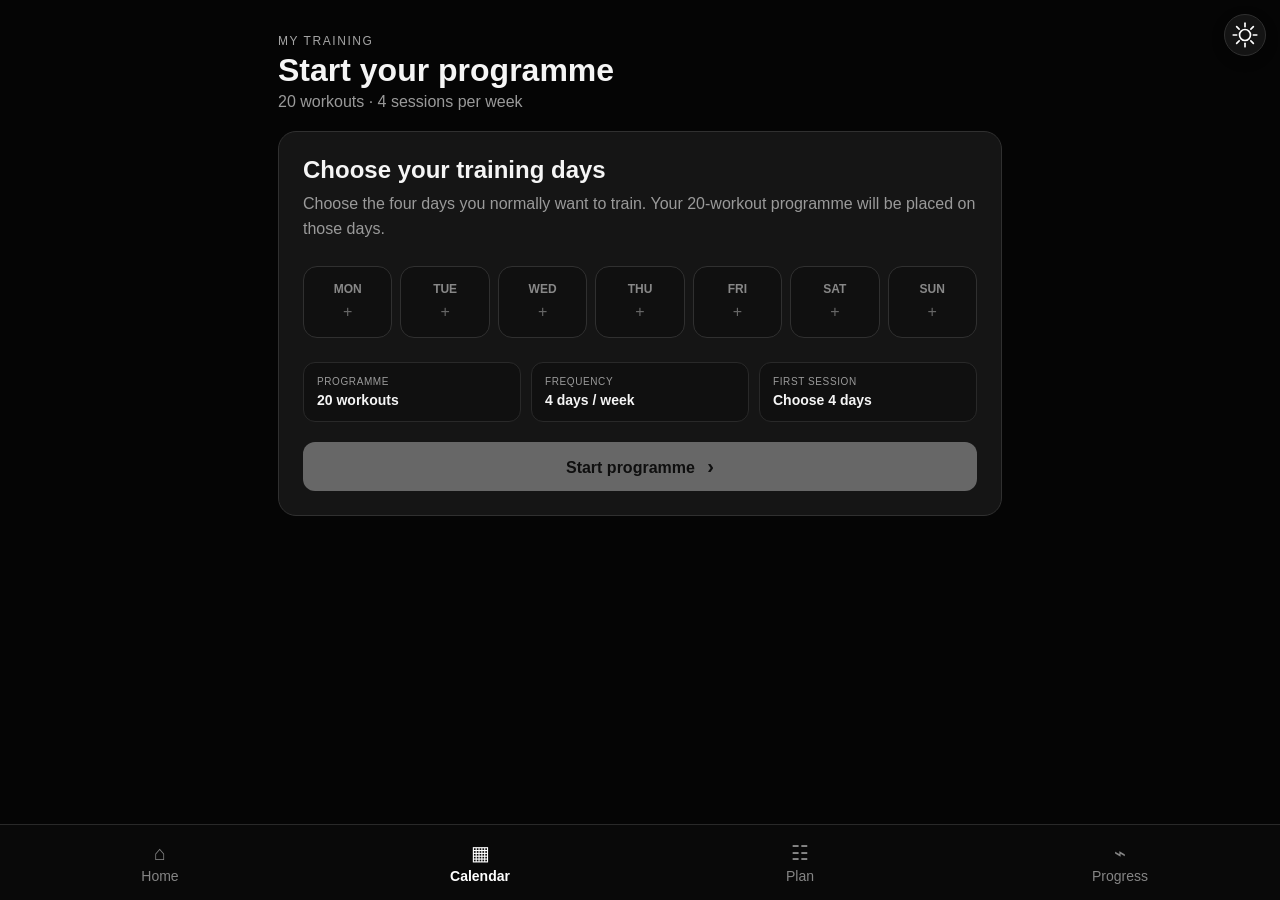
==== calendar.html @ ba488f4a "Refresh Calendar navigation assets" ====
<!doctype html><html lang="en"><head><meta charset="utf-8"><meta name="viewport" content="width=device-width,initial-scale=1"><meta name="theme-color" content="#050505"><title>My Training · Calendar</title><link rel="stylesheet" href="styles.css?v=26"><link rel="stylesheet" href="calendar-v2.css?v=2"><link rel="stylesheet" href="programme-setup.css?v=1"><link rel="stylesheet" href="calendar-standalone.css?v=4"><script src="theme-toggle.js?v=5" defer></script></head><body><div id="app"><div style="padding:40px;color:#fff;font-family:-apple-system,BlinkMacSystemFont,sans-serif">Loading…</div></div><script src="program.js?v=13"></script><script src="calendar-page.js?v=5"></script></body></html>
---- styles.css ----
:root{font-family:Inter,-apple-system,BlinkMacSystemFont,"Segoe UI",sans-serif;color:#f5f5f5;background:#050505}*{box-sizing:border-box}html,body{margin:0;background:#050505;color:#f5f5f5}button,input,select{font:inherit}button{cursor:pointer}.nav a{color:inherit;text-decoration:none;display:flex;flex:1;min-width:0;max-width:100px;flex-direction:column;align-items:center;justify-content:center;gap:3px;padding:7px 12px;background:transparent;border:0;font:inherit;font-size:20px;line-height:1}.nav a span{font-size:10px;line-height:1;white-space:nowrap}.nav a.active{color:#fff;font-weight:700}.nav a:visited,.nav a:hover,.nav a:active{color:inherit;text-decoration:none}.theme-toggle{position:fixed;z-index:20;top:14px;right:14px;width:42px;height:42px;border-radius:50%;border:1px solid #303030;background:#141414;color:#fff;font-size:18px;display:grid;place-items:center;box-shadow:0 4px 14px rgba(0,0,0,.18)}.shell{max-width:900px;margin:auto;padding:24px 18px 100px}.dashboard{max-width:760px}.eyebrow{font-size:12px;color:#a5a5a5;text-transform:uppercase;letter-spacing:.13em}.greeting{font-size:15px;color:#9b9b9b;margin-top:10px}.dash-head{display:flex;justify-content:space-between;align-items:flex-end;margin-bottom:20px}.dash-head h1{font-size:29px;line-height:1.08;margin:4px 0 0;font-weight:750;letter-spacing:-.03em}.head-actions{display:flex;gap:8px}.head-actions button{width:44px;height:44px;border-radius:50%;background:#141414;border:1px solid #303030;color:#fff;font-size:20px}.week{display:grid;grid-template-columns:repeat(7,1fr);gap:9px;margin:12px 0 24px}.week span{height:54px;border:1px solid #292929;border-radius:15px;display:grid;place-items:center;color:#8d8d8d;font-size:13px}.week span.selected{background:#fff;color:#050505;border-color:#fff;font-weight:800}.dash-card{background:#151515;border:1px solid #303030;border-radius:20px;padding:22px;margin:14px 0;box-shadow:0 12px 30px rgba(0,0,0,.22)}.card-top{display:flex;justify-content:space-between;gap:18px;align-items:center}.card-top h2{margin:5px 0 3px;font-size:25px;letter-spacing:-.02em}.sub,.muted{color:#9a9a9a}.divider{height:1px;background:#2d2d2d;margin:20px 0}.preview-label{font-size:12px;color:#9b9b9b;letter-spacing:.08em;margin-bottom:7px}.preview-row{display:grid;grid-template-columns:38px 1fr;gap:13px;align-items:center;padding:14px 0;border-bottom:1px solid #292929}.preview-row:last-of-type{border-bottom:0}.preview-row b{font-size:15px}.num{width:32px;height:32px;border-radius:9px;background:#232323;display:grid;place-items:center;color:#eee;font-weight:700;font-size:13px}.primary{border:0;background:#fff;color:#050505;border-radius:12px;padding:13px 17px;font-weight:800;white-space:nowrap}.primary span{font-size:20px;margin-left:8px}.text-link{display:flex;justify-content:space-between;align-items:center;width:100%;border:0;background:transparent;color:#eee;padding:17px 0 0;font-weight:700;text-transform:uppercase;font-size:12px;letter-spacing:.04em}.text-link span{font-size:24px}.status{background:#252525;border:1px solid #3a3a3a;color:#fff;padding:8px 11px;border-radius:999px;font-size:12px;font-weight:700}.activity{display:flex;align-items:center;gap:16px;border:1px dashed #4a4a4a;border-radius:18px;padding:18px;margin:16px 0;color:#fff}.activity>span:last-child{margin-left:auto;font-size:26px}.plus{width:46px;height:46px;border-radius:12px;background:#171717;display:grid;place-items:center;font-size:28px}.top{margin-bottom:20px}.title{font-size:32px;font-weight:800;margin:4px 0}.card{background:#151515;border:1px solid #303030;border-radius:18px;padding:18px;margin:14px 0}.hero{display:flex;justify-content:space-between;align-items:center;gap:20px}.picker{display:flex;align-items:center;justify-content:space-between;gap:12px}.picker select{min-width:190px;background:#101010;color:#fff;border:1px solid #3a3a3a;border-radius:10px;padding:10px}.grid{display:grid;grid-template-columns:repeat(2,minmax(0,1fr));gap:12px}.stat{padding:16px;border-radius:14px;background:#101010}.stat b{display:block;font-size:24px;margin-top:4px}.section{margin-top:24px}.exercise-head{display:flex;justify-content:space-between;gap:14px;align-items:center}.exercise-name{display:flex;align-items:center;gap:9px}.exercise-name h3{margin:0}.index{display:grid;place-items:center;width:26px;height:26px;border-radius:8px;background:#2a2a2a;color:#ddd;font-size:12px;font-weight:700}.pill{border:1px solid #3a3a3a;background:#202020;color:#fff;padding:7px 10px;border-radius:999px;font-size:12px;white-space:nowrap}.setbtn{border:0;background:#fff;color:#050505;padding:11px 16px;border-radius:12px;font-weight:700}.setbtn.complete{background:#2a2a2a;color:#fff}.previous{display:flex;justify-content:space-between;gap:12px;margin-top:14px;padding:10px 12px;border-radius:10px;background:#101010;font-size:13px}.recommendation{margin:10px 0;padding:10px 12px;border-left:2px solid #888;background:#101010;color:#d4d4d4;font-size:13px;line-height:1.4}.log-head,.set-row{display:grid;grid-template-columns:42px 1fr 70px 1fr 44px;gap:8px;align-items:center}.log-head{margin-top:14px;color:#777;font-size:11px;letter-spacing:.08em}.set-row{margin-top:8px}.set-num{display:grid;place-items:center;height:42px;background:#101010;border:1px solid #303030;border-radius:10px;color:#aaa}.target{display:grid;place-items:center;height:42px;border-radius:10px;background:#101010;color:#fff;font-weight:700}.set-row input{width:100%;height:42px;background:#101010;border:1px solid #3a3a3a;color:#fff;border-radius:10px;padding:0 10px;min-width:0}.check{width:42px;height:42px;border-radius:10px;border:1px solid #3a3a3a;background:#101010;color:#aaa;font-size:18px}.check.checked{background:#fff;color:#050505;border-color:#fff}.set-flow{display:block}.set-summary{width:100%;display:flex;justify-content:space-between;align-items:center;border:0;border-top:1px solid #292929;background:transparent;color:#eee;padding:14px 8px;font-size:15px;text-align:left}.set-summary span:last-child{color:#999}.set-chevron{display:inline-block;margin-left:8px;font-size:18px}.set-flow .set-row{margin-top:0;margin-bottom:8px}.progressbar{height:8px;background:#2a2a2a;border-radius:99px;overflow:hidden;margin:8px 0 5px;width:min(420px,55vw)}.progressbar span{display:block;height:100%;background:#fff}.plan-row,.history-row{display:flex;justify-content:space-between;gap:16px;align-items:center;padding:14px 0;border-top:1px solid #303030}.form{display:flex;gap:10px}.form input{width:130px;background:#101010;border:1px solid #3a3a3a;color:#fff;border-radius:10px;padding:10px}.nav{position:fixed;z-index:5;bottom:0;left:0;right:0;background:rgba(10,10,10,.96);border-top:1px solid #292929;display:flex;justify-content:center;gap:10px;padding:9px 10px;backdrop-filter:blur(14px)}.nav button{background:transparent;border:0;color:#858585;padding:7px 16px;display:flex;flex:1;min-width:0;max-width:100px;flex-direction:column;align-items:center;gap:3px;font-size:20px}.nav button span{font-size:10px}.nav button.active{color:#fff;font-weight:700}.exercise-session-bar{display:flex;align-items:center;justify-content:space-between;gap:10px;margin-bottom:22px;position:sticky;top:0;z-index:4;padding:8px 0;background:rgba(5,5,5,.94);backdrop-filter:blur(10px);font-size:13px;color:#999}.exercise-session-bar button{border:1px solid #303030;background:#151515;color:#eee;border-radius:10px;padding:9px 11px;font-size:12px;font-weight:700}.exercise-session-bar button:disabled{opacity:.35}.exercise-session-bar .exercise-stop{color:#ddd}.exercise-nav-bottom{margin:22px 0 12px}.next-exercise{width:100%;text-align:center}.integrated-exercise{margin-top:0}:root[data-theme="light"]{color:#050505;background:#fff}html[data-theme="light"] body{background:#fff;color:#050505}html[data-theme="light"] .theme-toggle{background:#f1f1f1;border-color:#d0d0d0;color:#050505}html[data-theme="light"] .eyebrow,html[data-theme="light"] .greeting,html[data-theme="light"] .sub,html[data-theme="light"] .muted{color:#666}html[data-theme="light"] .dash-card,html[data-theme="light"] .card{background:#f5f5f5;border-color:#d5d5d5;box-shadow:0 12px 30px rgba(0,0,0,.08)}html[data-theme="light"] .head-actions button{background:#f1f1f1;border-color:#d0d0d0;color:#050505}html[data-theme="light"] .week span{border-color:#d5d5d5;color:#666}html[data-theme="light"] .week span.selected{background:#050505;color:#fff;border-color:#050505}html[data-theme="light"] .num,html[data-theme="light"] .index{background:#e5e5e5;color:#333}html[data-theme="light"] .primary,html[data-theme="light"] .setbtn{background:#050505;color:#fff}html[data-theme="light"] .setbtn.complete{background:#ddd;color:#050505}html[data-theme="light"] .text-link,html[data-theme="light"] .set-summary{color:#111}html[data-theme="light"] .status,html[data-theme="light"] .pill{background:#e9e9e9;border-color:#ccc;color:#111}html[data-theme="light"] .activity{border-color:#aaa;color:#111}html[data-theme="light"] .plus{background:#e5e5e5;color:#111}html[data-theme="light"] .picker select,html[data-theme="light"] .set-row input{background:#fff;color:#111;border-color:#c8c8c8}html[data-theme="light"] .stat,html[data-theme="light"] .previous,html[data-theme="light"] .recommendation,html[data-theme="light"] .set-num,html[data-theme="light"] .target,html[data-theme="light"] .check{background:#fff;color:#111;border-color:#d0d0d0}html[data-theme="light"] .check.checked{background:#050505;color:#fff;border-color:#050505}html[data-theme="light"] .nav{background:rgba(250,250,250,.96);border-color:#d5d5d5}html[data-theme="light"] .nav button,html[data-theme="light"] .nav a{color:#777}html[data-theme="light"] .nav button.active,html[data-theme="light"] .nav a.active{color:#050505}html[data-theme="light"] .exercise-session-bar{background:rgba(255,255,255,.94);color:#666}html[data-theme="light"] .exercise-session-bar button{background:#f5f5f5;color:#111;border-color:#d0d0d0}html[data-theme="light"] .divider,html[data-theme="light"] .preview-row,html[data-theme="light"] .plan-row,html[data-theme="light"] .history-row{border-color:#ddd}@media(max-width:600px){.shell{padding:18px 14px 100px}.dash-head h1{font-size:27px}.card-top{align-items:flex-start;flex-direction:column}.card-top .primary{width:100%;text-align:center}.week{gap:6px}.week span{height:48px}.grid{grid-template-columns:1fr}.hero{align-items:flex-start;flex-direction:column}.progressbar{width:100%}.picker{align-items:stretch;flex-direction:column}.picker select{width:100%}.previous{align-items:flex-start;flex-direction:column;gap:4px}.log-head,.set-row{grid-template-columns:34px 1fr 52px 1fr 42px}.set-row input,.set-num,.target,.check{height:44px}.nav{gap:0}.nav button,.nav a{padding:7px 12px}.exercise-session-bar{margin-left:-2px;margin-right:-2px}.exercise-session-bar button{padding:8px 9px}.exercise-session-bar span{font-size:12px}.shell.exercise-page{padding-bottom:24px}.theme-toggle{top:10px;right:10px}}:root{--wt-line:#fff;--wt-point:#fff;--wt-value:#fff;--wt-grid:#333;--wt-muted:#999}.wt-line{stroke:var(--wt-line)}.wt-point{fill:var(--wt-point);stroke:var(--wt-point)}.wt-value{fill:var(--wt-value)}.wt-grid{stroke:var(--wt-grid)}.wt-muted{fill:var(--wt-muted)}.chart-range{border:1px solid #3a3a3a;background:#101010;color:#aaa;border-radius:9px;padding:8px 10px;font-size:12px}.chart-range.selected{background:#fff;color:#050505;border-color:#fff}html[data-theme="light"] .chart-range{background:#fff;color:#555;border-color:#ccc}html[data-theme="light"] .chart-range.selected{background:#050505;color:#fff;border-color:#050505}.rest-timer{margin-top:18px;padding:16px;border:1px solid #303030;border-radius:14px;background:#101010}.rest-timer button{border:1px solid #444;background:#191919;color:#ddd;border-radius:9px;padding:8px 10px;font-weight:700}.rest-timer button.selected{background:#fff;color:#050505}html[data-theme="light"] .rest-timer{background:#fff;border-color:#d0d0d0}html[data-theme="light"] .rest-timer button{background:#f5f5f5;color:#111;border-color:#ccc}html[data-theme="light"] .rest-timer button.selected{background:#050505;color:#fff}.calendar-page{max-width:760px}.calendar-note{display:grid;gap:6px}.calendar-row{display:flex;justify-content:space-between;gap:20px;align-items:center}.calendar-row h3{margin:8px 0 5px}.calendar-date{font-size:13px;font-weight:700}.calendar-move{display:flex;flex-direction:column;gap:7px;min-width:170px}.calendar-move label{font-size:11px;color:#999;text-transform:uppercase;letter-spacing:.08em}.calendar-move input{background:#101010;color:#fff;border:1px solid #3a3a3a;border-radius:10px;padding:10px}.calendar-row.missed{border-color:#555}.calendar-row.completed{opacity:.65}.calendar-row .status{display:inline-block;margin-top:10px}.calendar-row.today{border-color:#777}@media(max-width:600px){.calendar-row{align-items:stretch;flex-direction:column}.calendar-move{min-width:0}.calendar-move input{width:100%}.nav{padding-left:8px;padding-right:8px}.nav a,.nav button{max-width:none;flex:1}}html[data-theme="light"] .calendar-move input{background:#fff;color:#111;border-color:#ccc}html[data-theme="light"] .calendar-row.missed{border-color:#aaa}
---- calendar-v2.css ----
/* Calendar redesign: compact, square-ish day tiles with clear spacing. */
.calendar-modern{max-width:960px;padding-top:26px}.calendar-header{display:flex;align-items:center;justify-content:space-between;gap:18px;margin-bottom:44px}.calendar-header h1{margin:0;font-size:34px;line-height:1;font-weight:800;letter-spacing:-.035em}.calendar-actions{display:flex;align-items:center;gap:28px}.calendar-actions>button{width:48px;height:48px;border:0;background:transparent;color:#686762;display:grid;place-items:center;font-size:54px;font-weight:300;line-height:1;padding:0}.calendar-actions>button:focus-visible{outline:2px solid currentColor;outline-offset:3px;border-radius:8px}.calendar-actions .calendar-today{font-size:0}.calendar-head-icon{width:32px;height:32px}.calendar-weekdays{display:grid;grid-template-columns:repeat(7,minmax(0,1fr));margin-bottom:10px}.calendar-weekdays span{text-align:center;color:#aaa8a2;font-size:22px;font-weight:500}.calendar-grid{display:grid;grid-template-columns:repeat(7,minmax(0,1fr));column-gap:24px;row-gap:34px;position:relative}.calendar-cell{position:relative;min-width:0;height:108px;border:4px solid #c8c5bb;border-radius:22px;background:transparent;color:#62615e;padding:14px 8px 10px;display:flex;flex-direction:column;align-items:center;justify-content:space-between;z-index:1}.calendar-cell.empty{border-color:transparent;pointer-events:none}.calendar-cell:focus-visible{outline:3px solid currentColor;outline-offset:3px}.calendar-number{font-size:29px;line-height:1;font-weight:500}.calendar-mark{height:34px;display:flex;align-items:center;justify-content:center;font-size:34px;line-height:1;font-weight:400}.calendar-icon{display:block;width:41px;height:29px}.calendar-cell.workout .calendar-mark{color:#00e968}.calendar-cell.future .calendar-mark{color:#8a8985}.calendar-cell.rest .calendar-mark{color:#00e968;font-size:29px}.calendar-cell.missed .calendar-mark{color:#e33b3b;font-size:40px;font-weight:300}.calendar-cell.today{background:#e83d3d;border-color:#e83d3d;color:#fff}.calendar-cell.today .calendar-mark{color:#fff}.calendar-cell.pr .calendar-mark{position:absolute;right:5px;top:-15px;height:31px;color:#85848a}.calendar-cell.pr .calendar-icon{width:37px;height:29px}.calendar-cell.pr.today .calendar-mark{color:#fff}.calendar-cell.pr{z-index:2}.calendar-cell.pr .calendar-number{align-self:center}.calendar-grid:after{content:"";position:absolute;left:0;right:0;top:142px;height:2px;background:#c8c5bb;box-shadow:0 142px #c8c5bb,0 284px #c8c5bb,0 426px #c8c5bb,0 568px #c8c5bb;pointer-events:none;z-index:0}
html[data-theme="light"] .calendar-header h1{color:#1e1e1d}html[data-theme="light"] .calendar-actions>button{color:#686762}html[data-theme="light"] .calendar-weekdays span{color:#aaa8a2}html[data-theme="light"] .calendar-cell{border-color:#c8c5bb;color:#62615e;background:transparent}html[data-theme="light"] .calendar-cell.empty{border-color:transparent}html[data-theme="light"] .calendar-cell.today{background:#e83d3d;border-color:#e83d3d;color:#fff}
@media(max-width:700px){.calendar-modern{padding:18px 12px 100px}.calendar-header{margin-bottom:34px}.calendar-header h1{font-size:28px}.calendar-actions{gap:12px}.calendar-actions>button{width:42px;height:42px;font-size:48px}.calendar-head-icon{width:29px;height:29px}.calendar-grid{column-gap:10px;row-gap:25px}.calendar-cell{height:86px;border-width:3px;border-radius:18px;padding:11px 4px 8px}.calendar-number{font-size:23px}.calendar-mark{height:28px}.calendar-icon{width:35px;height:25px}.calendar-cell.pr .calendar-mark{right:1px;top:-13px}.calendar-cell.pr .calendar-icon{width:32px;height:25px}.calendar-weekdays span{font-size:18px}.calendar-grid:after{top:111px;box-shadow:0 111px #c8c5bb,0 222px #c8c5bb,0 333px #c8c5bb,0 444px #c8c5bb}}
@media(max-width:420px){.calendar-header h1{font-size:25px}.calendar-actions{gap:5px}.calendar-grid{column-gap:8px;row-gap:24px}.calendar-cell{height:78px;border-radius:17px;padding-top:10px;border-width:3px}.calendar-number{font-size:21px}.calendar-mark{height:25px}.calendar-icon{width:32px;height:23px}.calendar-cell.rest .calendar-mark{font-size:22px}.calendar-cell.missed .calendar-mark{font-size:31px}.calendar-weekdays span{font-size:16px}.calendar-grid:after{top:102px;box-shadow:0 102px #c8c5bb,0 204px #c8c5bb,0 306px #c8c5bb,0 408px #c8c5bb}}
---- programme-setup.css ----
.calendar-edit{margin-top:8px;border:0;background:transparent;color:#999;padding:0;font-size:12px;font-weight:700;text-transform:uppercase;letter-spacing:.06em}.calendar-edit:hover{color:#fff}.programme-setup{max-width:760px;padding-top:34px}.programme-card{padding:24px}.programme-card h2{margin:0 0 8px;font-size:24px}.programme-card>p{line-height:1.55;margin:0 0 24px}.training-day-picker{display:grid;grid-template-columns:repeat(7,1fr);gap:8px;margin-bottom:24px}.training-day{height:72px;border:1px solid #303030;border-radius:14px;background:#101010;color:#888;display:flex;flex-direction:column;align-items:center;justify-content:center;gap:7px}.training-day b{font-size:12px}.training-day span{font-size:16px;color:#666}.training-day.selected{background:#fff;color:#050505;border-color:#fff}.training-day.selected span{color:#050505;font-weight:800}.programme-preview{display:grid;grid-template-columns:repeat(3,1fr);gap:10px;margin-bottom:20px}.programme-preview>div{background:#101010;border:1px solid #292929;border-radius:12px;padding:13px}.programme-preview span,.programme-preview b{display:block}.programme-preview span{font-size:10px;text-transform:uppercase;letter-spacing:.06em}.programme-preview b{margin-top:5px;font-size:14px}.programme-start{width:100%}.programme-start:disabled{opacity:.35;cursor:not-allowed}.programme-card .text-link{padding-top:12px}html[data-theme="light"] .calendar-edit:hover{color:#111}html[data-theme="light"] .training-day{background:#fff;color:#777;border-color:#d0d0d0}html[data-theme="light"] .training-day.selected{background:#050505;color:#fff;border-color:#050505}html[data-theme="light"] .training-day.selected span{color:#fff}html[data-theme="light"] .programme-preview>div{background:#fff;border-color:#ddd}@media(max-width:700px){.programme-setup{padding:24px 14px 100px}.training-day-picker{gap:5px}.training-day{height:64px;border-radius:12px}.training-day b{font-size:10px}.programme-preview{grid-template-columns:1fr}.programme-card{padding:20px}}
---- calendar-standalone.css ----
.standalone-nav{position:fixed!important;left:0!important;right:0!important;bottom:0!important;z-index:50!important;height:76px!important;background:rgba(10,10,10,.97)!important;border-top:1px solid #292929!important;display:flex!important;align-items:stretch!important;justify-content:center!important;padding:7px 5px!important;backdrop-filter:blur(14px)}.standalone-nav a{background:transparent!important;border:0!important;color:#858585!important;text-decoration:none!important;display:flex!important;flex:1 1 0!important;min-width:0!important;max-width:none!important;flex-direction:column!important;align-items:center!important;justify-content:center!important;gap:4px!important;padding:4px 3px!important;font-family:-apple-system,BlinkMacSystemFont,"Segoe UI",sans-serif!important;font-size:14px!important;font-weight:400!important;line-height:1!important;text-align:center!important}.standalone-nav a.active{color:#fff!important;font-weight:700!important}.standalone-nav .standalone-nav-icon{display:block!important;font-family:-apple-system,BlinkMacSystemFont,"Segoe UI",sans-serif!important;font-size:20px!important;font-weight:400!important;line-height:22px!important;height:22px!important;white-space:nowrap!important}.standalone-nav a>span:last-child{display:block!important;font-size:14px!important;font-weight:400!important;line-height:16px!important;white-space:nowrap!important}.standalone-nav a.active>span:last-child{font-weight:700!important}.standalone-nav a:visited{color:#858585!important}.standalone-nav a.active:visited{color:#fff!important}.calendar-modern{padding-bottom:120px}.calendar-rest{font-weight:800}.calendar-dumbbell{font-size:24px;line-height:1}.calendar-cell.workout .calendar-dumbbell{transform:rotate(-20deg);display:inline-block}.calendar-cell.missed .missed-x{font-size:25px;font-weight:800}.calendar-cell.today .calendar-dumbbell,.calendar-cell.today .calendar-rest,.calendar-cell.today .missed-x{color:inherit}html[data-theme="light"] .standalone-nav{background:rgba(250,250,250,.97)!important;border-color:#d5d5d5!important}html[data-theme="light"] .standalone-nav a{color:#777!important}html[data-theme="light"] .standalone-nav a.active{color:#050505!important}@media(max-width:600px){.standalone-nav{height:76px!important;padding:7px 5px!important}.standalone-nav a{font-size:14px!important;padding:4px 3px!important}.standalone-nav .standalone-nav-icon{font-size:20px!important;line-height:22px!important;height:22px!important}.standalone-nav a>span:last-child{font-size:14px!important;line-height:16px!important}}
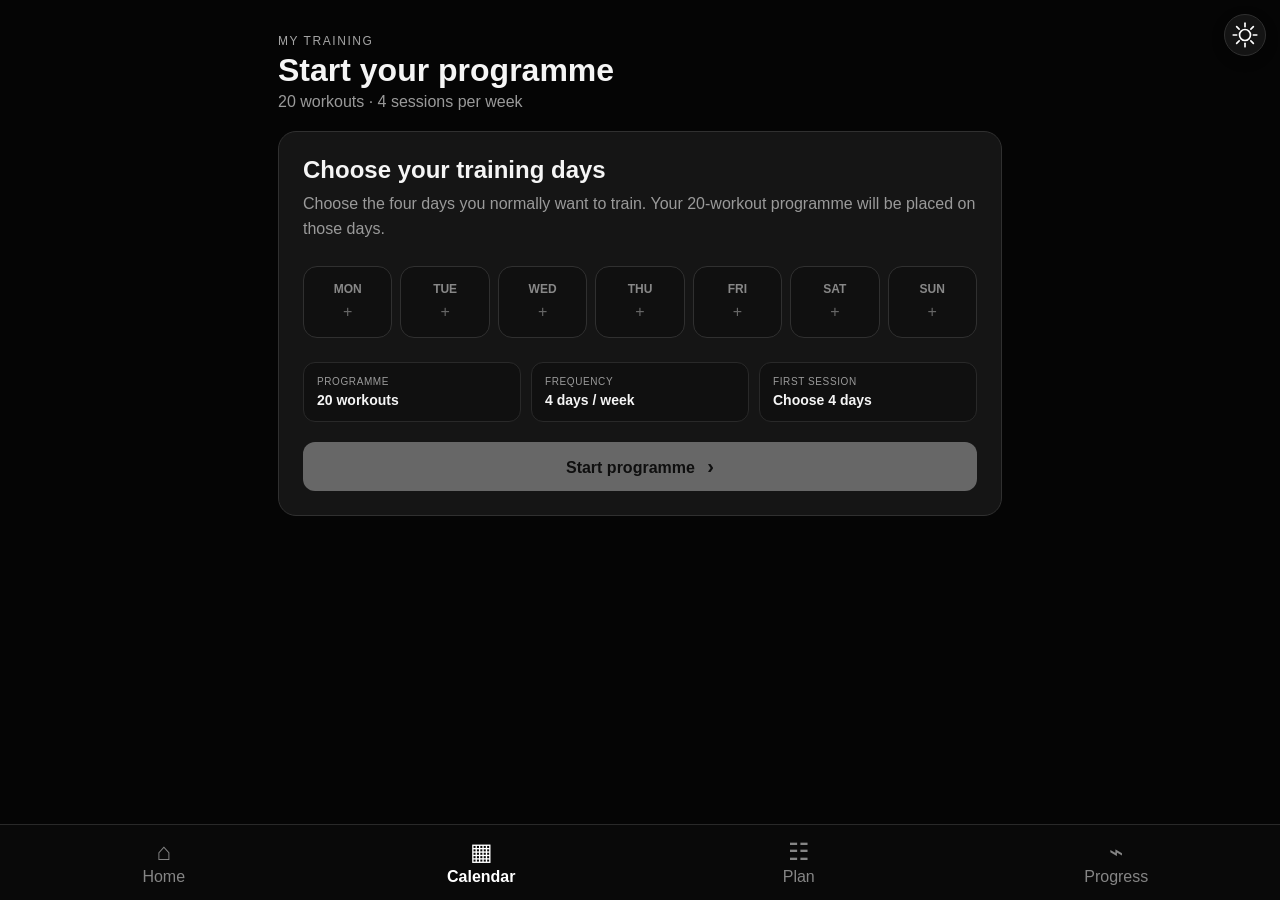
==== commit 6510e633: "Apply unified navigation styling to Calendar" ====
--- a/calendar.html
+++ b/calendar.html
@@ -1 +1 @@
-<!doctype html><html lang="en"><head><meta charset="utf-8"><meta name="viewport" content="width=device-width,initial-scale=1"><meta name="theme-color" content="#050505"><title>My Training · Calendar</title><link rel="stylesheet" href="styles.css?v=26"><link rel="stylesheet" href="calendar-v2.css?v=2"><link rel="stylesheet" href="programme-setup.css?v=1"><link rel="stylesheet" href="calendar-standalone.css?v=4"><script src="theme-toggle.js?v=5" defer></script></head><body><div id="app"><div style="padding:40px;color:#fff;font-family:-apple-system,BlinkMacSystemFont,sans-serif">Loading…</div></div><script src="program.js?v=13"></script><script src="calendar-page.js?v=5"></script></body></html>+<!doctype html><html lang="en"><head><meta charset="utf-8"><meta name="viewport" content="width=device-width,initial-scale=1"><meta name="theme-color" content="#050505"><title>My Training · Calendar</title><link rel="stylesheet" href="styles.css?v=27"><link rel="stylesheet" href="calendar-v2.css?v=2"><link rel="stylesheet" href="programme-setup.css?v=1"><link rel="stylesheet" href="calendar-standalone.css?v=4"><link rel="stylesheet" href="unified-nav.css?v=1"><script src="theme-toggle.js?v=5" defer></script></head><body><div id="app"><div style="padding:40px;color:#fff;font-family:-apple-system,BlinkMacSystemFont,sans-serif">Loading…</div></div><script src="program.js?v=13"></script><script src="calendar-page.js?v=5"></script></body></html>
--- a/calendar-standalone.css
+++ b/calendar-standalone.css
@@ -1 +1 @@
-.standalone-nav{position:fixed!important;left:0!important;right:0!important;bottom:0!important;z-index:50!important;height:76px!important;background:rgba(10,10,10,.97)!important;border-top:1px solid #292929!important;display:flex!important;align-items:stretch!important;justify-content:center!important;padding:7px 5px!important;backdrop-filter:blur(14px)}.standalone-nav a{background:transparent!important;border:0!important;color:#858585!important;text-decoration:none!important;display:flex!important;flex:1 1 0!important;min-width:0!important;max-width:none!important;flex-direction:column!important;align-items:center!important;justify-content:center!important;gap:4px!important;padding:4px 3px!important;font-family:-apple-system,BlinkMacSystemFont,"Segoe UI",sans-serif!important;font-size:14px!important;font-weight:400!important;line-height:1!important;text-align:center!important}.standalone-nav a.active{color:#fff!important;font-weight:700!important}.standalone-nav .standalone-nav-icon{display:block!important;font-family:-apple-system,BlinkMacSystemFont,"Segoe UI",sans-serif!important;font-size:20px!important;font-weight:400!important;line-height:22px!important;height:22px!important;white-space:nowrap!important}.standalone-nav a>span:last-child{display:block!important;font-size:14px!important;font-weight:400!important;line-height:16px!important;white-space:nowrap!important}.standalone-nav a.active>span:last-child{font-weight:700!important}.standalone-nav a:visited{color:#858585!important}.standalone-nav a.active:visited{color:#fff!important}.calendar-modern{padding-bottom:120px}.calendar-rest{font-weight:800}.calendar-dumbbell{font-size:24px;line-height:1}.calendar-cell.workout .calendar-dumbbell{transform:rotate(-20deg);display:inline-block}.calendar-cell.missed .missed-x{font-size:25px;font-weight:800}.calendar-cell.today .calendar-dumbbell,.calendar-cell.today .calendar-rest,.calendar-cell.today .missed-x{color:inherit}html[data-theme="light"] .standalone-nav{background:rgba(250,250,250,.97)!important;border-color:#d5d5d5!important}html[data-theme="light"] .standalone-nav a{color:#777!important}html[data-theme="light"] .standalone-nav a.active{color:#050505!important}@media(max-width:600px){.standalone-nav{height:76px!important;padding:7px 5px!important}.standalone-nav a{font-size:14px!important;padding:4px 3px!important}.standalone-nav .standalone-nav-icon{font-size:20px!important;line-height:22px!important;height:22px!important}.standalone-nav a>span:last-child{font-size:14px!important;line-height:16px!important}}+.standalone-nav{position:fixed!important;left:0!important;right:0!important;bottom:0!important;z-index:50!important;height:76px!important;background:rgba(10,10,10,.97)!important;border-top:1px solid #292929!important;display:flex!important;align-items:stretch!important;justify-content:center!important;padding:7px 5px!important;backdrop-filter:blur(14px)}.standalone-nav a{background:transparent!important;border:0!important;color:#858585!important;text-decoration:none!important;display:flex!important;flex:1 1 0!important;min-width:0!important;max-width:none!important;flex-direction:column!important;align-items:center!important;justify-content:center!important;gap:3px!important;padding:3px 3px!important;margin:0!important;font-family:Inter,-apple-system,BlinkMacSystemFont,"Segoe UI",sans-serif!important;font-size:16px!important;line-height:1!important;text-align:center!important;box-sizing:border-box!important}.standalone-nav a>span{display:block!important;font-family:inherit!important;white-space:nowrap!important}.standalone-nav .standalone-nav-icon{font-size:24px!important;line-height:24px!important;height:24px!important;font-weight:400!important}.standalone-nav a>span:last-child{font-size:16px!important;line-height:18px!important;font-weight:400!important}.standalone-nav a.active{color:#fff!important;font-weight:700!important}.standalone-nav a.active>span:last-child{font-weight:700!important}.standalone-nav a:visited{color:#858585!important}.standalone-nav a.active:visited{color:#fff!important}.calendar-modern{padding-bottom:120px}.calendar-rest{font-weight:800}.calendar-dumbbell{font-size:24px;line-height:1}.calendar-cell.workout .calendar-dumbbell{transform:rotate(-20deg);display:inline-block}.calendar-cell.missed .missed-x{font-size:25px;font-weight:800}.calendar-cell.today .calendar-dumbbell,.calendar-cell.today .calendar-rest,.calendar-cell.today .missed-x{color:inherit}html[data-theme="light"] .standalone-nav{background:rgba(250,250,250,.97)!important;border-color:#d5d5d5!important}html[data-theme="light"] .standalone-nav a{color:#777!important}html[data-theme="light"] .standalone-nav a.active{color:#050505!important}@media(max-width:600px){.standalone-nav{height:76px!important;padding:7px 5px!important}.standalone-nav a{font-size:16px!important;padding:3px 3px!important}.standalone-nav .standalone-nav-icon{font-size:24px!important;line-height:24px!important;height:24px!important}.standalone-nav a>span:last-child{font-size:16px!important;line-height:18px!important}}
--- a/unified-nav.css
+++ b/unified-nav.css
@@ -0,0 +1 @@
+.nav,.standalone-nav,.programme-nav,.app-nav{position:fixed!important;z-index:50!important;left:0!important;right:0!important;bottom:0!important;height:76px!important;background:rgba(10,10,10,.97)!important;border-top:1px solid #292929!important;display:flex!important;align-items:stretch!important;justify-content:center!important;gap:0!important;padding:7px 5px!important;backdrop-filter:blur(14px)!important;box-sizing:border-box!important}.nav>a,.nav>button,.standalone-nav>a,.programme-nav>a,.app-nav>*{background:transparent!important;border:0!important;color:#858585!important;text-decoration:none!important;display:flex!important;flex:1 1 0!important;min-width:0!important;max-width:none!important;flex-direction:column!important;align-items:center!important;justify-content:center!important;gap:4px!important;padding:4px 3px!important;margin:0!important;font-family:Inter,-apple-system,BlinkMacSystemFont,"Segoe UI",sans-serif!important;font-size:16px!important;font-weight:400!important;line-height:1!important;text-align:center!important;box-sizing:border-box!important}.nav>a>span:first-child,.nav>button>span:first-child,.standalone-nav .standalone-nav-icon,.programme-nav .programme-nav-icon,.app-nav .app-nav-icon{display:block!important;font-size:24px!important;line-height:24px!important;height:24px!important;font-weight:400!important;white-space:nowrap!important}.nav>a>span:last-child,.nav>button>span:last-child,.standalone-nav>a>span:last-child,.programme-nav>a>span:last-child,.app-nav>* span:last-child{display:block!important;font-size:16px!important;line-height:18px!important;font-weight:400!important;white-space:nowrap!important}.nav>a.active,.nav>button.active,.standalone-nav>a.active,.programme-nav>a.active,.app-nav>.active{color:#fff!important;font-weight:700!important}.nav>a.active>span:last-child,.nav>button.active>span:last-child,.standalone-nav>a.active>span:last-child,.programme-nav>a.active>span:last-child,.app-nav>.active span:last-child{font-weight:700!important}.nav>a:visited,.nav>button:visited,.standalone-nav>a:visited,.programme-nav>a:visited,.app-nav>*:visited{color:#858585!important;text-decoration:none!important}.nav>a.active:visited,.standalone-nav>a.active:visited,.programme-nav>a.active:visited,.app-nav>.active:visited{color:#fff!important}@media(max-width:600px){.nav,.standalone-nav,.programme-nav,.app-nav{height:76px!important;padding:7px 5px!important}.nav>a,.nav>button,.standalone-nav>a,.programme-nav>a,.app-nav>*{max-width:none!important;padding:4px 3px!important}.nav>a>span:first-child,.nav>button>span:first-child,.standalone-nav .standalone-nav-icon,.programme-nav .programme-nav-icon,.app-nav .app-nav-icon{font-size:24px!important;line-height:24px!important;height:24px!important}.nav>a>span:last-child,.nav>button>span:last-child,.standalone-nav>a>span:last-child,.programme-nav>a>span:last-child,.app-nav>* span:last-child{font-size:16px!important;line-height:18px!important}}html[data-theme="light"] .nav,html[data-theme="light"] .standalone-nav,html[data-theme="light"] .programme-nav,html[data-theme="light"] .app-nav{background:rgba(250,250,250,.97)!important;border-color:#d5d5d5!important}html[data-theme="light"] .nav>a,html[data-theme="light"] .nav>button,html[data-theme="light"] .standalone-nav>a,html[data-theme="light"] .programme-nav>a,html[data-theme="light"] .app-nav>*{color:#777!important}html[data-theme="light"] .nav>a.active,html[data-theme="light"] .nav>button.active,html[data-theme="light"] .standalone-nav>a.active,html[data-theme="light"] .programme-nav>a.active,html[data-theme="light"] .app-nav>.active{color:#050505!important}
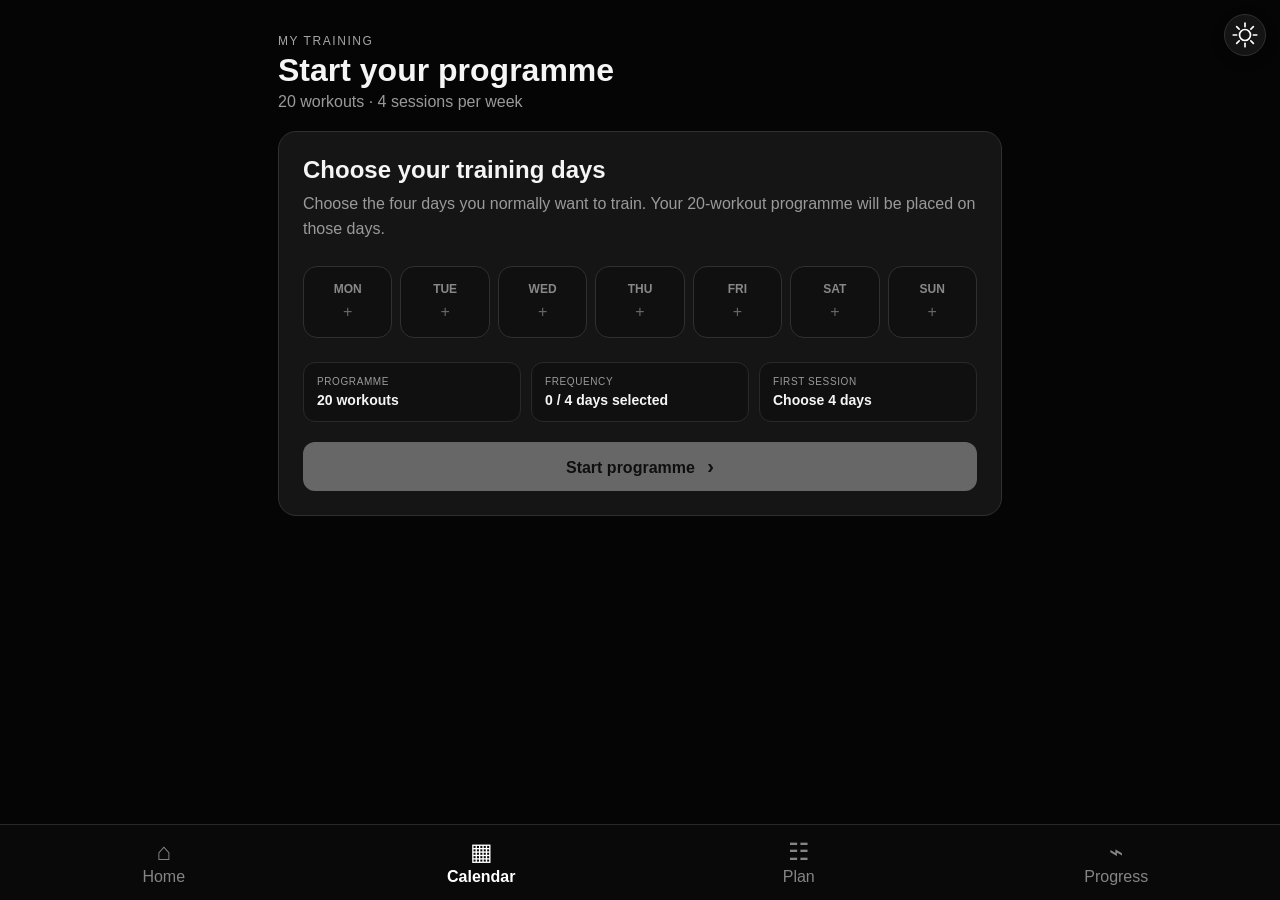
==== commit 7ae99041: "Force-load fixed Calendar controls" ====
--- a/calendar.html
+++ b/calendar.html
@@ -1 +1 @@
-<!doctype html><html lang="en"><head><meta charset="utf-8"><meta name="viewport" content="width=device-width,initial-scale=1"><meta name="theme-color" content="#050505"><title>My Training · Calendar</title><link rel="stylesheet" href="styles.css?v=27"><link rel="stylesheet" href="calendar-v2.css?v=2"><link rel="stylesheet" href="programme-setup.css?v=1"><link rel="stylesheet" href="calendar-standalone.css?v=4"><link rel="stylesheet" href="unified-nav.css?v=1"><script src="theme-toggle.js?v=5" defer></script></head><body><div id="app"><div style="padding:40px;color:#fff;font-family:-apple-system,BlinkMacSystemFont,sans-serif">Loading…</div></div><script src="program.js?v=13"></script><script src="calendar-page.js?v=5"></script></body></html>+<!doctype html><html lang="en"><head><meta charset="utf-8"><meta name="viewport" content="width=device-width,initial-scale=1"><meta name="theme-color" content="#050505"><title>My Training · Calendar</title><link rel="stylesheet" href="styles.css?v=27"><link rel="stylesheet" href="calendar-v2.css?v=2"><link rel="stylesheet" href="programme-setup.css?v=1"><link rel="stylesheet" href="calendar-standalone.css?v=4"><link rel="stylesheet" href="unified-nav.css?v=1"><script src="theme-toggle.js?v=5" defer></script></head><body><div id="app"><div style="padding:40px;color:#fff;font-family:-apple-system,BlinkMacSystemFont,sans-serif">Loading…</div></div><script src="program.js?v=13"></script><script src="calendar-page.js?v=6"></script></body></html>
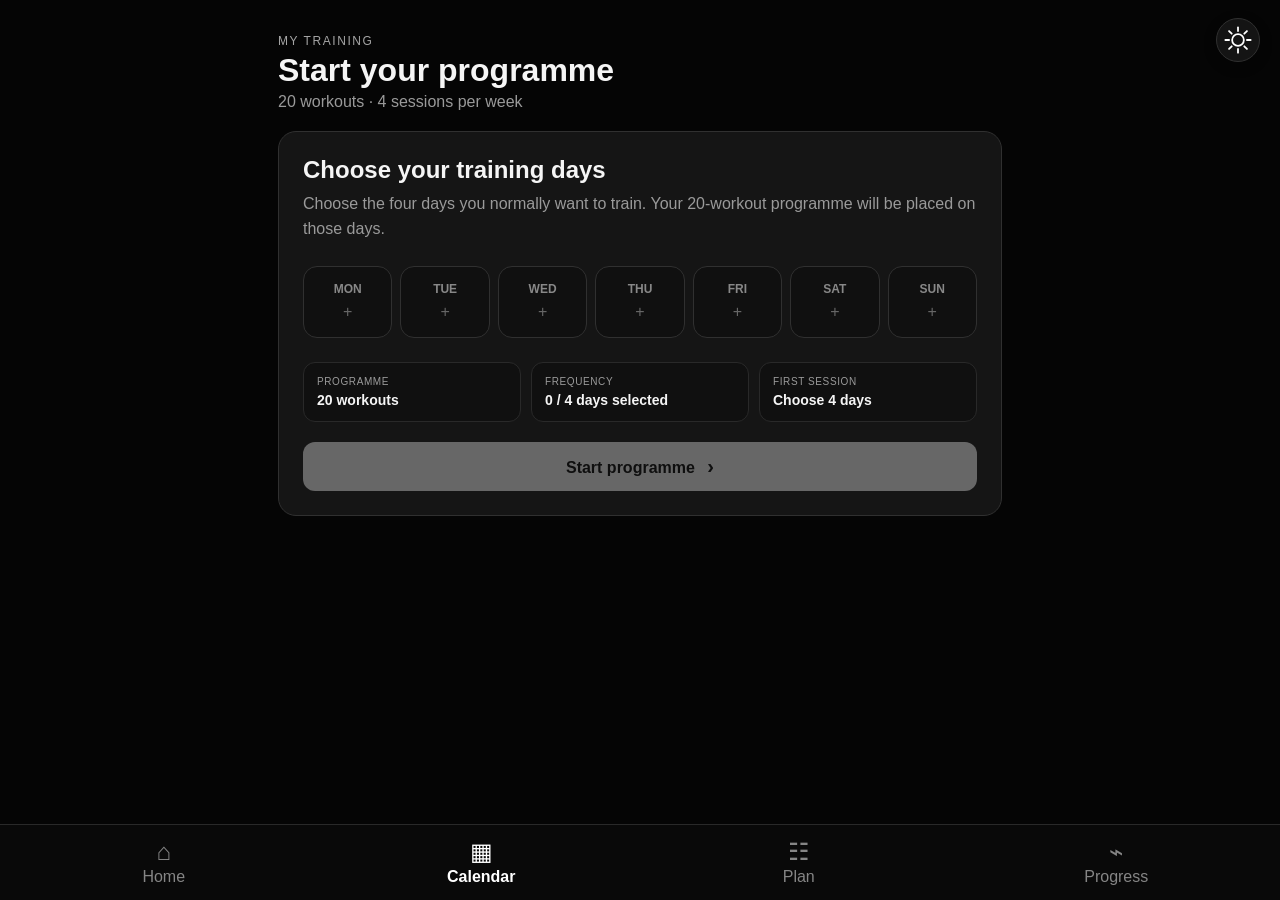
==== commit 6d25e1d1: "Load aligned Calendar controls" ====
--- a/calendar.html
+++ b/calendar.html
@@ -1 +1 @@
-<!doctype html><html lang="en"><head><meta charset="utf-8"><meta name="viewport" content="width=device-width,initial-scale=1"><meta name="theme-color" content="#050505"><title>My Training · Calendar</title><link rel="stylesheet" href="styles.css?v=27"><link rel="stylesheet" href="calendar-v2.css?v=2"><link rel="stylesheet" href="programme-setup.css?v=1"><link rel="stylesheet" href="calendar-standalone.css?v=4"><link rel="stylesheet" href="unified-nav.css?v=1"><script src="theme-toggle.js?v=5" defer></script></head><body><div id="app"><div style="padding:40px;color:#fff;font-family:-apple-system,BlinkMacSystemFont,sans-serif">Loading…</div></div><script src="program.js?v=13"></script><script src="calendar-page.js?v=6"></script></body></html>+<!doctype html><html lang="en"><head><meta charset="utf-8"><meta name="viewport" content="width=device-width,initial-scale=1"><meta name="theme-color" content="#050505"><title>My Training · Calendar</title><link rel="stylesheet" href="styles.css?v=27"><link rel="stylesheet" href="calendar-v2.css?v=2"><link rel="stylesheet" href="programme-setup.css?v=1"><link rel="stylesheet" href="calendar-standalone.css?v=7"><link rel="stylesheet" href="unified-nav.css?v=1"><script src="theme-toggle.js?v=5" defer></script></head><body><div id="app"><div style="padding:40px;color:#fff;font-family:-apple-system,BlinkMacSystemFont,sans-serif">Loading…</div></div><script src="program.js?v=13"></script><script src="calendar-page.js?v=9"></script></body></html>
--- a/calendar-standalone.css
+++ b/calendar-standalone.css
@@ -1 +1 @@
-.standalone-nav{position:fixed!important;left:0!important;right:0!important;bottom:0!important;z-index:50!important;height:76px!important;background:rgba(10,10,10,.97)!important;border-top:1px solid #292929!important;display:flex!important;align-items:stretch!important;justify-content:center!important;padding:7px 5px!important;backdrop-filter:blur(14px)}.standalone-nav a{background:transparent!important;border:0!important;color:#858585!important;text-decoration:none!important;display:flex!important;flex:1 1 0!important;min-width:0!important;max-width:none!important;flex-direction:column!important;align-items:center!important;justify-content:center!important;gap:3px!important;padding:3px 3px!important;margin:0!important;font-family:Inter,-apple-system,BlinkMacSystemFont,"Segoe UI",sans-serif!important;font-size:16px!important;line-height:1!important;text-align:center!important;box-sizing:border-box!important}.standalone-nav a>span{display:block!important;font-family:inherit!important;white-space:nowrap!important}.standalone-nav .standalone-nav-icon{font-size:24px!important;line-height:24px!important;height:24px!important;font-weight:400!important}.standalone-nav a>span:last-child{font-size:16px!important;line-height:18px!important;font-weight:400!important}.standalone-nav a.active{color:#fff!important;font-weight:700!important}.standalone-nav a.active>span:last-child{font-weight:700!important}.standalone-nav a:visited{color:#858585!important}.standalone-nav a.active:visited{color:#fff!important}.calendar-modern{padding-bottom:120px}.calendar-rest{font-weight:800}.calendar-dumbbell{font-size:24px;line-height:1}.calendar-cell.workout .calendar-dumbbell{transform:rotate(-20deg);display:inline-block}.calendar-cell.missed .missed-x{font-size:25px;font-weight:800}.calendar-cell.today .calendar-dumbbell,.calendar-cell.today .calendar-rest,.calendar-cell.today .missed-x{color:inherit}html[data-theme="light"] .standalone-nav{background:rgba(250,250,250,.97)!important;border-color:#d5d5d5!important}html[data-theme="light"] .standalone-nav a{color:#777!important}html[data-theme="light"] .standalone-nav a.active{color:#050505!important}@media(max-width:600px){.standalone-nav{height:76px!important;padding:7px 5px!important}.standalone-nav a{font-size:16px!important;padding:3px 3px!important}.standalone-nav .standalone-nav-icon{font-size:24px!important;line-height:24px!important;height:24px!important}.standalone-nav a>span:last-child{font-size:16px!important;line-height:18px!important}}+.standalone-nav{position:fixed!important;left:0!important;right:0!important;bottom:0!important;z-index:50!important;height:76px!important;background:rgba(10,10,10,.97)!important;border-top:1px solid #292929!important;display:flex!important;align-items:stretch!important;justify-content:center!important;padding:7px 5px!important;backdrop-filter:blur(14px)}.standalone-nav a{background:transparent!important;border:0!important;color:#858585!important;text-decoration:none!important;display:flex!important;flex:1 1 0!important;min-width:0!important;max-width:none!important;flex-direction:column!important;align-items:center!important;justify-content:center!important;gap:3px!important;padding:3px 3px!important;margin:0!important;font-family:Inter,-apple-system,BlinkMacSystemFont,"Segoe UI",sans-serif!important;font-size:16px!important;line-height:1!important;text-align:center!important;box-sizing:border-box!important}.standalone-nav a>span{display:block!important;font-family:inherit!important;white-space:nowrap!important}.standalone-nav .standalone-nav-icon{font-size:24px!important;line-height:24px!important;height:24px!important;font-weight:400!important}.standalone-nav a>span:last-child{font-size:16px!important;line-height:18px!important;font-weight:400!important}.standalone-nav a.active{color:#fff!important;font-weight:700!important}.standalone-nav a.active>span:last-child{font-weight:700!important}.standalone-nav a:visited{color:#858585!important}.standalone-nav a.active:visited{color:#fff!important}.calendar-modern{padding-bottom:120px}.calendar-rest{font-size:15px!important;font-weight:500!important;line-height:1}.calendar-dumbbell{width:34px!important;height:20px!important;line-height:1;display:inline-flex!important;align-items:center;justify-content:center;color:#22d34f!important}.calendar-dumbbell svg{display:block;width:100%;height:100%;fill:currentColor}.calendar-cell.workout .calendar-dumbbell,.calendar-cell.done .calendar-dumbbell{transform:none;display:inline-flex!important}.calendar-cell.missed .missed-x{font-size:25px;font-weight:800}.calendar-cell.today .calendar-rest,.calendar-cell.today .missed-x{color:inherit}.calendar-cell.today .calendar-dumbbell{color:#fff!important}.calendar-header{position:relative!important;padding-right:190px!important;min-height:92px!important}.calendar-actions{position:absolute!important;right:82px!important;top:4px!important;display:flex!important;gap:8px!important;align-items:center!important}.calendar-actions>button{width:44px!important;height:44px!important;border:1px solid #303030!important;border-radius:50%!important;background:#141414!important;color:#fff!important;font-size:38px!important;line-height:40px!important;display:flex!important;align-items:center!important;justify-content:center!important;padding:0 0 4px!important;box-shadow:0 4px 14px rgba(0,0,0,.12)}body>.theme-toggle{position:absolute!important;top:18px!important;right:20px!important;width:44px!important;height:44px!important;z-index:60!important}html[data-theme="light"] .standalone-nav{background:rgba(250,250,250,.97)!important;border-color:#d5d5d5!important}html[data-theme="light"] .standalone-nav a{color:#777!important}html[data-theme="light"] .standalone-nav a.active{color:#050505!important}html[data-theme="light"] .calendar-actions>button{background:#f1f1f1!important;border-color:#d0d0d0!important;color:#050505!important}@media(max-width:600px){.standalone-nav{height:76px!important;padding:7px 5px!important}.standalone-nav a{font-size:16px!important;padding:3px 3px!important}.standalone-nav .standalone-nav-icon{font-size:24px!important;line-height:24px!important;height:24px!important}.standalone-nav a>span:last-child{font-size:16px!important;line-height:18px!important}.calendar-header{padding-right:178px!important;min-height:92px!important}.calendar-actions{right:76px!important;top:4px!important;gap:6px!important}.calendar-actions>button{width:42px!important;height:42px!important;font-size:36px!important}body>.theme-toggle{top:18px!important;right:16px!important;width:42px!important;height:42px!important}.calendar-rest{font-size:14px!important}.calendar-dumbbell{width:31px!important;height:18px!important}}
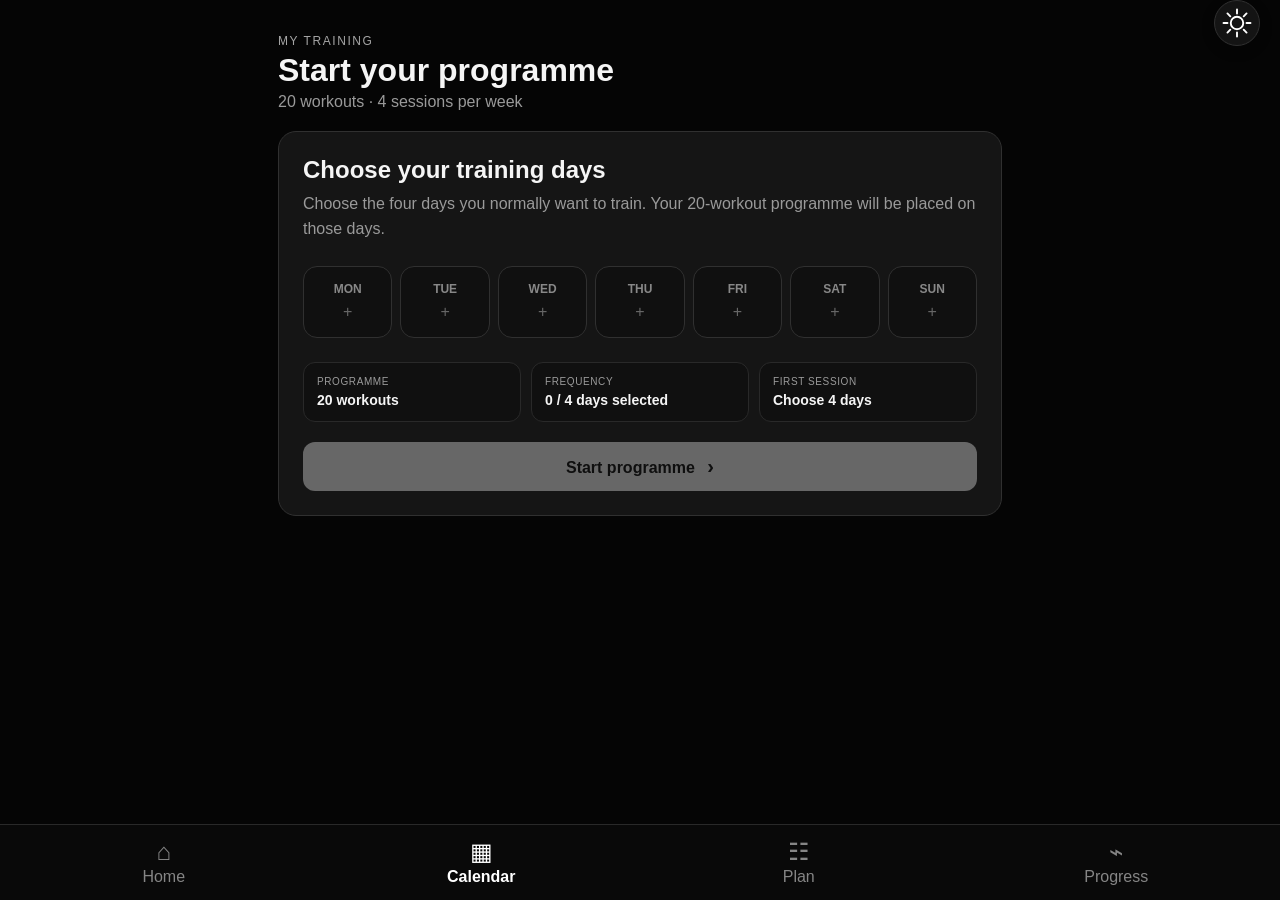
==== commit e1e82f04: "Load exact Calendar icon and alignment fix" ====
--- a/calendar.html
+++ b/calendar.html
@@ -1 +1 @@
-<!doctype html><html lang="en"><head><meta charset="utf-8"><meta name="viewport" content="width=device-width,initial-scale=1"><meta name="theme-color" content="#050505"><title>My Training · Calendar</title><link rel="stylesheet" href="styles.css?v=27"><link rel="stylesheet" href="calendar-v2.css?v=2"><link rel="stylesheet" href="programme-setup.css?v=1"><link rel="stylesheet" href="calendar-standalone.css?v=7"><link rel="stylesheet" href="unified-nav.css?v=1"><script src="theme-toggle.js?v=5" defer></script></head><body><div id="app"><div style="padding:40px;color:#fff;font-family:-apple-system,BlinkMacSystemFont,sans-serif">Loading…</div></div><script src="program.js?v=13"></script><script src="calendar-page.js?v=9"></script></body></html>+<!doctype html><html lang="en"><head><meta charset="utf-8"><meta name="viewport" content="width=device-width,initial-scale=1"><meta name="theme-color" content="#050505"><title>My Training · Calendar</title><link rel="stylesheet" href="styles.css?v=27"><link rel="stylesheet" href="calendar-v2.css?v=2"><link rel="stylesheet" href="programme-setup.css?v=1"><link rel="stylesheet" href="calendar-standalone.css?v=8"><link rel="stylesheet" href="unified-nav.css?v=1"><script src="theme-toggle.js?v=5" defer></script></head><body><div id="app"><div style="padding:40px;color:#fff;font-family:-apple-system,BlinkMacSystemFont,sans-serif">Loading…</div></div><script src="program.js?v=13"></script><script src="calendar-page.js?v=10"></script></body></html>
--- a/calendar-standalone.css
+++ b/calendar-standalone.css
@@ -1 +1 @@
-.standalone-nav{position:fixed!important;left:0!important;right:0!important;bottom:0!important;z-index:50!important;height:76px!important;background:rgba(10,10,10,.97)!important;border-top:1px solid #292929!important;display:flex!important;align-items:stretch!important;justify-content:center!important;padding:7px 5px!important;backdrop-filter:blur(14px)}.standalone-nav a{background:transparent!important;border:0!important;color:#858585!important;text-decoration:none!important;display:flex!important;flex:1 1 0!important;min-width:0!important;max-width:none!important;flex-direction:column!important;align-items:center!important;justify-content:center!important;gap:3px!important;padding:3px 3px!important;margin:0!important;font-family:Inter,-apple-system,BlinkMacSystemFont,"Segoe UI",sans-serif!important;font-size:16px!important;line-height:1!important;text-align:center!important;box-sizing:border-box!important}.standalone-nav a>span{display:block!important;font-family:inherit!important;white-space:nowrap!important}.standalone-nav .standalone-nav-icon{font-size:24px!important;line-height:24px!important;height:24px!important;font-weight:400!important}.standalone-nav a>span:last-child{font-size:16px!important;line-height:18px!important;font-weight:400!important}.standalone-nav a.active{color:#fff!important;font-weight:700!important}.standalone-nav a.active>span:last-child{font-weight:700!important}.standalone-nav a:visited{color:#858585!important}.standalone-nav a.active:visited{color:#fff!important}.calendar-modern{padding-bottom:120px}.calendar-rest{font-size:15px!important;font-weight:500!important;line-height:1}.calendar-dumbbell{width:34px!important;height:20px!important;line-height:1;display:inline-flex!important;align-items:center;justify-content:center;color:#22d34f!important}.calendar-dumbbell svg{display:block;width:100%;height:100%;fill:currentColor}.calendar-cell.workout .calendar-dumbbell,.calendar-cell.done .calendar-dumbbell{transform:none;display:inline-flex!important}.calendar-cell.missed .missed-x{font-size:25px;font-weight:800}.calendar-cell.today .calendar-rest,.calendar-cell.today .missed-x{color:inherit}.calendar-cell.today .calendar-dumbbell{color:#fff!important}.calendar-header{position:relative!important;padding-right:190px!important;min-height:92px!important}.calendar-actions{position:absolute!important;right:82px!important;top:4px!important;display:flex!important;gap:8px!important;align-items:center!important}.calendar-actions>button{width:44px!important;height:44px!important;border:1px solid #303030!important;border-radius:50%!important;background:#141414!important;color:#fff!important;font-size:38px!important;line-height:40px!important;display:flex!important;align-items:center!important;justify-content:center!important;padding:0 0 4px!important;box-shadow:0 4px 14px rgba(0,0,0,.12)}body>.theme-toggle{position:absolute!important;top:18px!important;right:20px!important;width:44px!important;height:44px!important;z-index:60!important}html[data-theme="light"] .standalone-nav{background:rgba(250,250,250,.97)!important;border-color:#d5d5d5!important}html[data-theme="light"] .standalone-nav a{color:#777!important}html[data-theme="light"] .standalone-nav a.active{color:#050505!important}html[data-theme="light"] .calendar-actions>button{background:#f1f1f1!important;border-color:#d0d0d0!important;color:#050505!important}@media(max-width:600px){.standalone-nav{height:76px!important;padding:7px 5px!important}.standalone-nav a{font-size:16px!important;padding:3px 3px!important}.standalone-nav .standalone-nav-icon{font-size:24px!important;line-height:24px!important;height:24px!important}.standalone-nav a>span:last-child{font-size:16px!important;line-height:18px!important}.calendar-header{padding-right:178px!important;min-height:92px!important}.calendar-actions{right:76px!important;top:4px!important;gap:6px!important}.calendar-actions>button{width:42px!important;height:42px!important;font-size:36px!important}body>.theme-toggle{top:18px!important;right:16px!important;width:42px!important;height:42px!important}.calendar-rest{font-size:14px!important}.calendar-dumbbell{width:31px!important;height:18px!important}}+.standalone-nav{position:fixed!important;left:0!important;right:0!important;bottom:0!important;z-index:50!important;height:76px!important;background:rgba(10,10,10,.97)!important;border-top:1px solid #292929!important;display:flex!important;align-items:stretch!important;justify-content:center!important;padding:7px 5px!important;backdrop-filter:blur(14px)}.standalone-nav a{background:transparent!important;border:0!important;color:#858585!important;text-decoration:none!important;display:flex!important;flex:1 1 0!important;min-width:0!important;max-width:none!important;flex-direction:column!important;align-items:center!important;justify-content:center!important;gap:3px!important;padding:3px 3px!important;margin:0!important;font-family:Inter,-apple-system,BlinkMacSystemFont,"Segoe UI",sans-serif!important;font-size:16px!important;line-height:1!important;text-align:center!important;box-sizing:border-box!important}.standalone-nav a>span{display:block!important;font-family:inherit!important;white-space:nowrap!important}.standalone-nav .standalone-nav-icon{font-size:24px!important;line-height:24px!important;height:24px!important;font-weight:400!important}.standalone-nav a>span:last-child{font-size:16px!important;line-height:18px!important;font-weight:400!important}.standalone-nav a.active{color:#fff!important;font-weight:700!important}.standalone-nav a.active>span:last-child{font-weight:700!important}.standalone-nav a:visited{color:#858585!important}.standalone-nav a.active:visited{color:#fff!important}.calendar-modern{padding-bottom:120px}.calendar-rest{font-size:14px!important;font-weight:500!important;line-height:1}.calendar-dumbbell{width:36px!important;height:20px!important;line-height:1;display:inline-flex!important;align-items:center;justify-content:center;color:#22d34f!important}.calendar-dumbbell svg{display:block;width:100%;height:100%;fill:currentColor}.calendar-cell.workout .calendar-dumbbell,.calendar-cell.done .calendar-dumbbell{transform:none;display:inline-flex!important}.calendar-cell.missed .missed-x{font-size:25px;font-weight:800}.calendar-cell.today .calendar-rest,.calendar-cell.today .missed-x{color:inherit}.calendar-cell.today .calendar-dumbbell{color:#fff!important}.calendar-header{position:relative!important;padding-right:190px!important;min-height:92px!important}.calendar-actions{position:absolute!important;right:78px!important;top:0!important;height:46px!important;display:flex!important;gap:7px!important;align-items:center!important}.calendar-actions>button{box-sizing:border-box!important;width:46px!important;height:46px!important;border:1px solid #303030!important;border-radius:50%!important;background:#141414!important;color:#fff!important;font-size:38px!important;line-height:1!important;display:flex!important;align-items:center!important;justify-content:center!important;padding:0 0 4px!important;margin:0!important;box-shadow:0 4px 14px rgba(0,0,0,.12)}body>.theme-toggle{box-sizing:border-box!important;position:absolute!important;top:0!important;right:20px!important;width:46px!important;height:46px!important;margin:0!important;z-index:60!important}html[data-theme="light"] .standalone-nav{background:rgba(250,250,250,.97)!important;border-color:#d5d5d5!important}html[data-theme="light"] .standalone-nav a{color:#777!important}html[data-theme="light"] .standalone-nav a.active{color:#050505!important}html[data-theme="light"] .calendar-actions>button{background:#f1f1f1!important;border-color:#d0d0d0!important;color:#050505!important}@media(max-width:600px){.standalone-nav{height:76px!important;padding:7px 5px!important}.standalone-nav a{font-size:16px!important;padding:3px 3px!important}.standalone-nav .standalone-nav-icon{font-size:24px!important;line-height:24px!important;height:24px!important}.standalone-nav a>span:last-child{font-size:16px!important;line-height:18px!important}.calendar-header{padding-right:180px!important;min-height:92px!important}.calendar-actions{right:72px!important;top:0!important;height:44px!important;gap:6px!important}.calendar-actions>button{width:44px!important;height:44px!important;font-size:36px!important}body>.theme-toggle{top:0!important;right:16px!important;width:44px!important;height:44px!important}.calendar-rest{font-size:13px!important}.calendar-dumbbell{width:34px!important;height:19px!important}}
